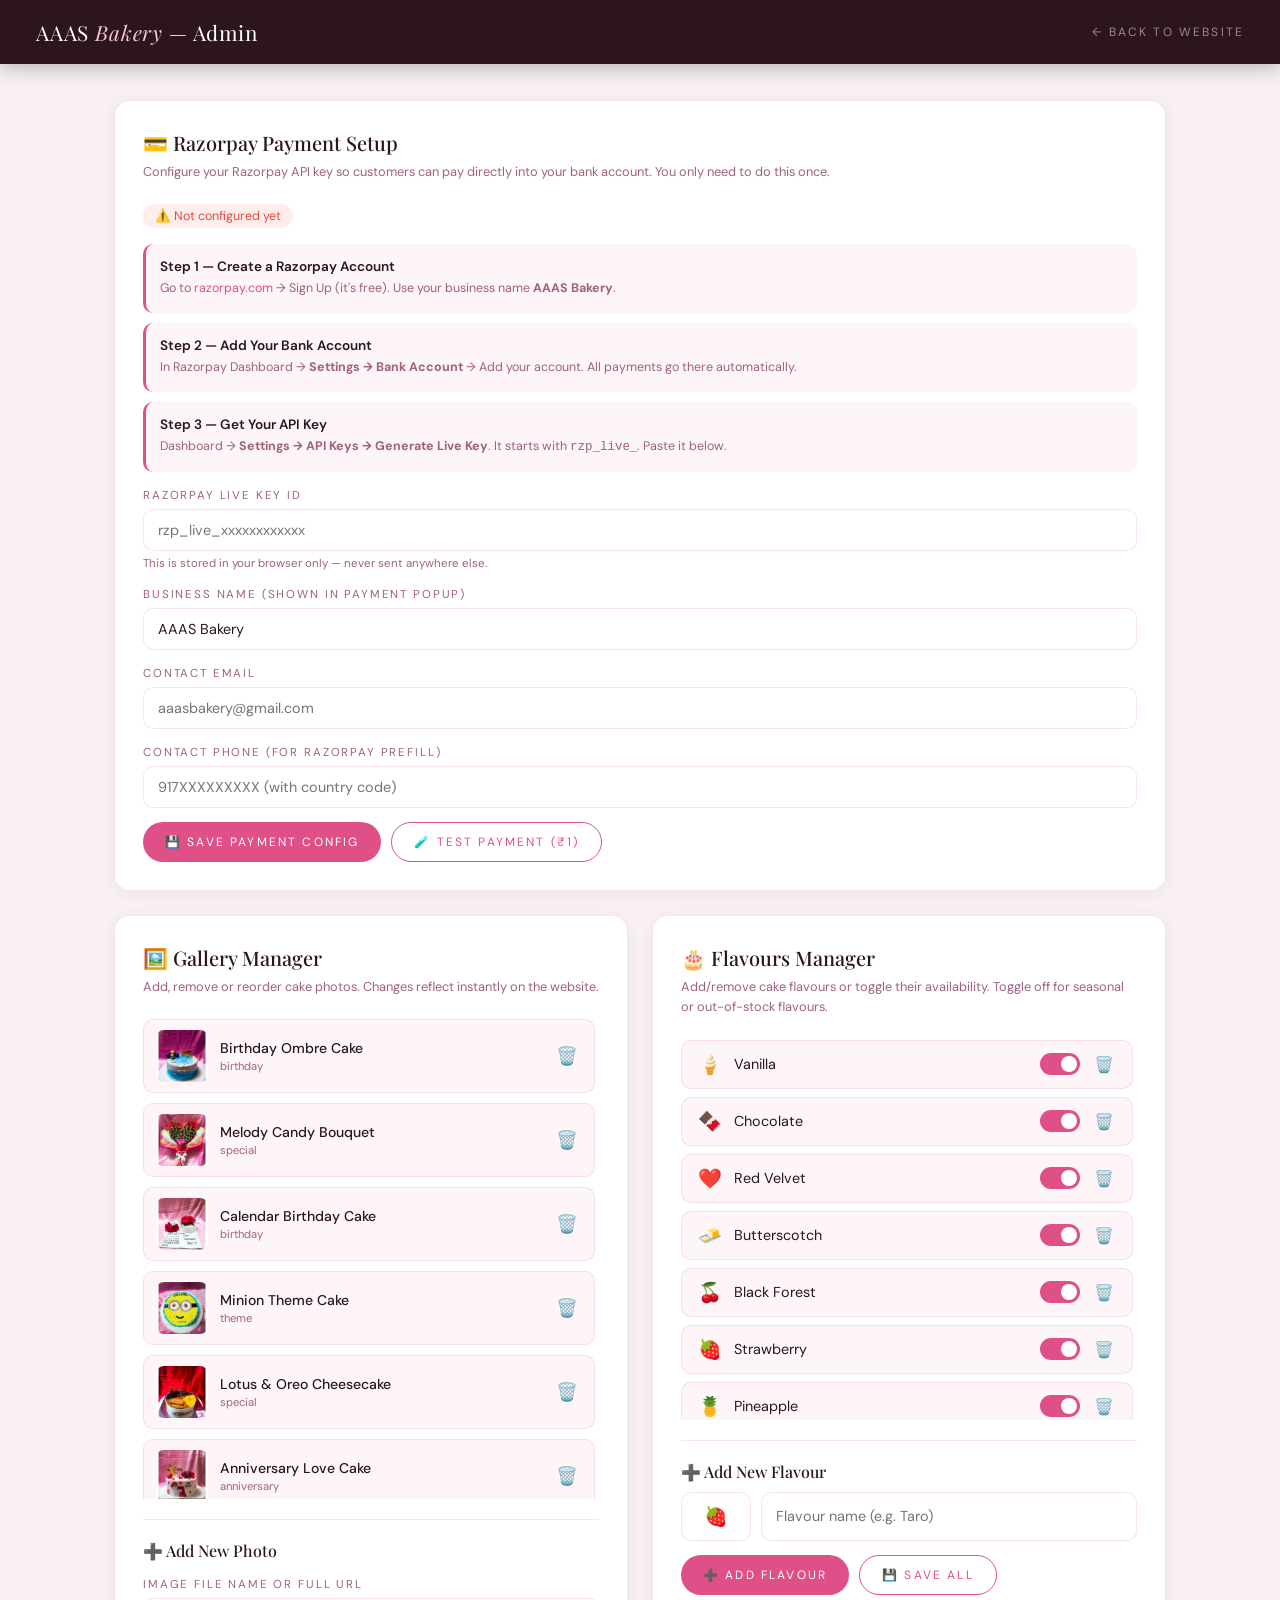
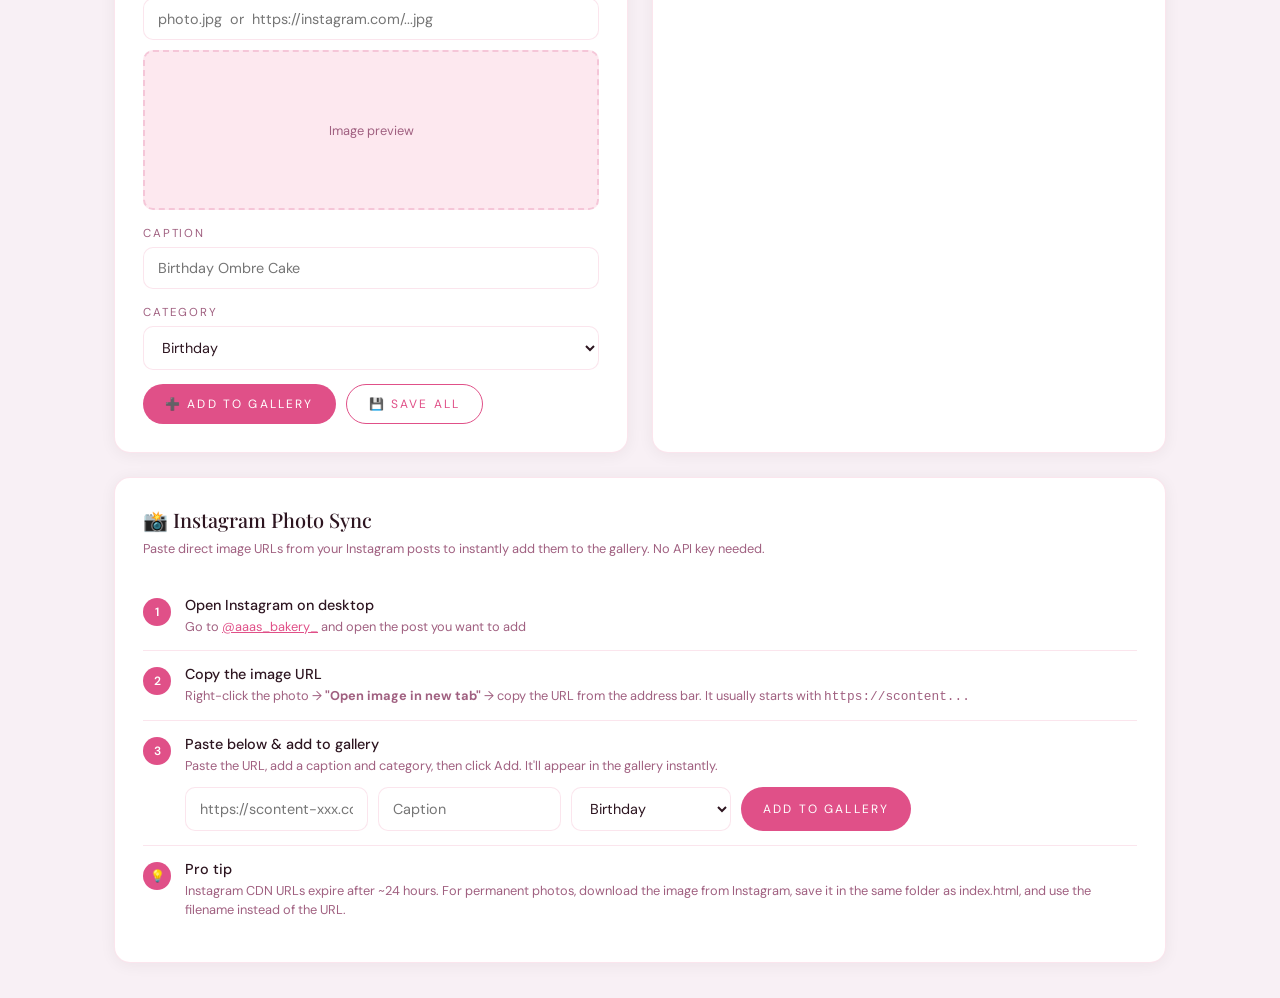
==== admin.html @ 45f1e47d "Add files via upload" ====
<!DOCTYPE html>
<html lang="en">
<head>
<meta charset="UTF-8"/>
<meta name="viewport" content="width=device-width,initial-scale=1"/>
<title>AAAS Bakery — Admin Panel</title>
<link rel="preconnect" href="https://fonts.googleapis.com"/>
<link href="https://fonts.googleapis.com/css2?family=DM+Sans:wght@300;400;500;600&family=Playfair+Display:ital,wght@0,400;0,500;1,400&display=swap" rel="stylesheet"/>
<style>
*,*::before,*::after{box-sizing:border-box;margin:0;padding:0}
:root{
  --hot:#e05088;--deep:#b02060;--dark:#2d1520;--text:#4a2535;
  --muted:#a06080;--cream:#fffaf8;--rose:#fde8ef;--pink:#f5c6d8;
  --green:#2ecc71;--red:#e74c3c;--blue:#3498db;
  --card:#fff;--border:rgba(224,80,136,.15);
}
body{font-family:'DM Sans',sans-serif;background:#f8f0f5;color:var(--dark);min-height:100vh}
.adm-header{background:var(--dark);padding:18px 36px;display:flex;align-items:center;justify-content:space-between;position:sticky;top:0;z-index:100;box-shadow:0 2px 20px rgba(0,0,0,.3)}
.adm-logo{font-family:'Playfair Display',serif;color:#fff;font-size:1.3rem;letter-spacing:.04em}
.adm-logo em{color:var(--pink);font-style:italic}
.adm-back{color:rgba(255,255,255,.5);text-decoration:none;font-size:.75rem;letter-spacing:.18em;text-transform:uppercase;transition:color .2s}
.adm-back:hover{color:var(--pink)}
.adm-body{max-width:1100px;margin:0 auto;padding:36px 24px}
.adm-grid{display:grid;grid-template-columns:1fr 1fr;gap:24px}
@media(max-width:760px){.adm-grid{grid-template-columns:1fr}}
.adm-card{background:var(--card);border-radius:16px;padding:28px;border:1px solid var(--border);box-shadow:0 2px 16px rgba(45,21,32,.06)}
.adm-card.full{grid-column:1/-1}
.adm-card-title{font-family:'Playfair Display',serif;font-size:1.25rem;font-weight:500;color:var(--dark);margin-bottom:6px;display:flex;align-items:center;gap:10px}
.adm-card-sub{font-size:.8rem;color:var(--muted);margin-bottom:22px;line-height:1.6}
.adm-label{font-size:.72rem;letter-spacing:.16em;text-transform:uppercase;color:var(--muted);display:block;margin-bottom:6px;margin-top:16px}
.adm-input{width:100%;padding:11px 14px;border:1.5px solid var(--border);border-radius:10px;font-family:inherit;font-size:.9rem;color:var(--dark);background:#fff;outline:none;transition:border-color .2s}
.adm-input:focus{border-color:var(--hot)}
.adm-select{width:100%;padding:11px 14px;border:1.5px solid var(--border);border-radius:10px;font-family:inherit;font-size:.9rem;background:#fff;color:var(--dark);outline:none}
.adm-btn{display:inline-flex;align-items:center;gap:8px;padding:11px 22px;border:none;border-radius:30px;font-family:inherit;font-size:.75rem;letter-spacing:.18em;text-transform:uppercase;cursor:pointer;transition:background .2s,transform .15s}
.adm-btn:active{transform:scale(.97)}
.adm-btn-hot{background:var(--hot);color:#fff}
.adm-btn-hot:hover{background:var(--deep)}
.adm-btn-green{background:var(--green);color:#fff}
.adm-btn-green:hover{background:#27ae60}
.adm-btn-red{background:var(--red);color:#fff}
.adm-btn-red:hover{background:#c0392b}
.adm-btn-ghost{background:transparent;color:var(--hot);border:1.5px solid var(--hot)}
.adm-btn-ghost:hover{background:var(--rose)}
.adm-row{display:flex;gap:10px;margin-top:14px;flex-wrap:wrap}
/* ── Gallery list ── */
.gi-list{display:flex;flex-direction:column;gap:10px;max-height:480px;overflow-y:auto;padding-right:4px}
.gi-list::-webkit-scrollbar{width:3px}
.gi-list::-webkit-scrollbar-thumb{background:var(--pink);border-radius:3px}
.gi-item{display:flex;align-items:center;gap:12px;padding:10px 12px;border-radius:10px;background:#fdf5f8;border:1px solid var(--border)}
.gi-thumb{width:52px;height:52px;border-radius:8px;object-fit:cover;background:var(--rose);flex-shrink:0;background-size:cover;background-position:center}
.gi-meta{flex:1;min-width:0}
.gi-name{font-size:.88rem;font-weight:500;white-space:nowrap;overflow:hidden;text-overflow:ellipsis}
.gi-cat{font-size:.7rem;color:var(--muted);margin-top:2px}
.gi-actions{display:flex;gap:6px}
.gi-del{background:none;border:none;color:var(--red);font-size:1.1rem;cursor:pointer;padding:4px;border-radius:6px;transition:background .2s}
.gi-del:hover{background:rgba(231,76,60,.1)}
/* ── Flavours ── */
.fl-list{display:flex;flex-direction:column;gap:8px;max-height:380px;overflow-y:auto;padding-right:4px}
.fl-list::-webkit-scrollbar{width:3px}
.fl-list::-webkit-scrollbar-thumb{background:var(--pink);border-radius:3px}
.fl-item{display:flex;align-items:center;gap:10px;padding:10px 14px;border-radius:10px;background:#fdf5f8;border:1px solid var(--border)}
.fl-emoji{font-size:1.2rem;width:28px;text-align:center}
.fl-name{flex:1;font-size:.9rem}
.fl-toggle{position:relative;width:40px;height:22px;flex-shrink:0}
.fl-toggle input{opacity:0;width:0;height:0}
.fl-slider{position:absolute;inset:0;background:#ccc;border-radius:22px;cursor:pointer;transition:.3s}
.fl-slider::before{content:'';position:absolute;width:16px;height:16px;left:3px;top:3px;background:#fff;border-radius:50%;transition:.3s}
.fl-toggle input:checked + .fl-slider{background:var(--hot)}
.fl-toggle input:checked + .fl-slider::before{transform:translateX(18px)}
.fl-del{background:none;border:none;color:var(--red);font-size:1rem;cursor:pointer;padding:4px;border-radius:6px;transition:background .2s}
.fl-del:hover{background:rgba(231,76,60,.1)}
/* ── Instagram panel ── */
.ig-step{display:flex;gap:14px;align-items:flex-start;padding:14px 0;border-bottom:1px solid var(--border)}
.ig-step:last-child{border-bottom:none}
.ig-step-num{width:28px;height:28px;border-radius:50%;background:var(--hot);color:#fff;display:flex;align-items:center;justify-content:center;font-size:.75rem;font-weight:600;flex-shrink:0;margin-top:2px}
.ig-step-t{font-size:.9rem;font-weight:500;color:var(--dark);margin-bottom:3px}
.ig-step-s{font-size:.8rem;color:var(--muted);line-height:1.5}
.ig-url-row{display:flex;gap:10px;margin-top:10px}
.ig-url-row .adm-input{flex:1}
/* ── Razorpay ── */
.rp-status{display:inline-flex;align-items:center;gap:6px;font-size:.78rem;padding:4px 12px;border-radius:20px;margin-bottom:16px}
.rp-status.unconfigured{background:rgba(231,76,60,.1);color:var(--red)}
.rp-status.configured{background:rgba(46,204,113,.1);color:#27ae60}
.rp-step{background:#fdf5f8;border-radius:10px;padding:14px;margin-bottom:10px;border-left:3px solid var(--hot)}
.rp-step-title{font-size:.85rem;font-weight:600;color:var(--dark);margin-bottom:4px}
.rp-step-desc{font-size:.78rem;color:var(--muted);line-height:1.6}
.rp-step-desc a{color:var(--hot);text-decoration:none}
.rp-step-desc a:hover{text-decoration:underline}
/* ── Toast ── */
.toast{position:fixed;bottom:28px;left:50%;transform:translateX(-50%) translateY(80px);background:var(--dark);color:#fff;padding:12px 24px;border-radius:30px;font-size:.8rem;letter-spacing:.08em;z-index:9999;opacity:0;transition:opacity .3s,transform .3s;white-space:nowrap}
.toast.show{opacity:1;transform:translateX(-50%) translateY(0)}
/* ── Add gallery image preview ── */
.add-preview{width:100%;height:160px;border-radius:10px;background:var(--rose);border:2px dashed var(--pink);display:flex;align-items:center;justify-content:center;margin-top:10px;font-size:.8rem;color:var(--muted);background-size:cover;background-position:center;transition:border-color .2s}
.add-preview.has-img{border-style:solid;border-color:var(--hot)}
.adm-divider{height:1px;background:var(--border);margin:20px 0}
.adm-hint{font-size:.72rem;color:var(--muted);margin-top:4px;line-height:1.5}
.key-masked{font-family:monospace;font-size:.85rem;color:var(--muted);background:#f0e8ee;padding:4px 10px;border-radius:6px;display:inline-block;margin-top:4px}
</style>
</head>
<body>

<div id="toast" class="toast"></div>

<header class="adm-header">
  <div class="adm-logo">AAAS <em>Bakery</em> — Admin</div>
  <a href="index.html" class="adm-back">← Back to Website</a>
</header>

<div class="adm-body">
  <div class="adm-grid">

    <!-- ── RAZORPAY CONFIG ── -->
    <div class="adm-card full">
      <div class="adm-card-title">💳 Razorpay Payment Setup</div>
      <div class="adm-card-sub">Configure your Razorpay API key so customers can pay directly into your bank account. You only need to do this once.</div>

      <div id="rpStatus" class="rp-status unconfigured">⚠️ Not configured yet</div>

      <div class="rp-step">
        <div class="rp-step-title">Step 1 — Create a Razorpay Account</div>
        <div class="rp-step-desc">Go to <a href="https://razorpay.com" target="_blank">razorpay.com</a> → Sign Up (it's free). Use your business name <strong>AAAS Bakery</strong>.</div>
      </div>
      <div class="rp-step">
        <div class="rp-step-title">Step 2 — Add Your Bank Account</div>
        <div class="rp-step-desc">In Razorpay Dashboard → <strong>Settings → Bank Account</strong> → Add your account. All payments go there automatically.</div>
      </div>
      <div class="rp-step">
        <div class="rp-step-title">Step 3 — Get Your API Key</div>
        <div class="rp-step-desc">Dashboard → <strong>Settings → API Keys → Generate Live Key</strong>. It starts with <code>rzp_live_</code>. Paste it below.</div>
      </div>

      <label class="adm-label">Razorpay Live Key ID</label>
      <input class="adm-input" id="rzpKey" type="password" placeholder="rzp_live_xxxxxxxxxxxx" autocomplete="off"/>
      <div class="adm-hint">This is stored in your browser only — never sent anywhere else.</div>

      <label class="adm-label" style="margin-top:14px">Business Name (shown in payment popup)</label>
      <input class="adm-input" id="rzpBizName" type="text" placeholder="AAAS Bakery" value="AAAS Bakery"/>

      <label class="adm-label">Contact Email</label>
      <input class="adm-input" id="rzpEmail" type="email" placeholder="aaasbakery@gmail.com"/>

      <label class="adm-label">Contact Phone (for Razorpay prefill)</label>
      <input class="adm-input" id="rzpPhone" type="tel" placeholder="917XXXXXXXXX (with country code)"/>

      <div class="adm-row">
        <button class="adm-btn adm-btn-hot" onclick="saveRazorpay()">💾 Save Payment Config</button>
        <button class="adm-btn adm-btn-ghost" onclick="testRazorpay()">🧪 Test Payment (₹1)</button>
      </div>
    </div>

    <!-- ── GALLERY MANAGER ── -->
    <div class="adm-card">
      <div class="adm-card-title">🖼️ Gallery Manager</div>
      <div class="adm-card-sub">Add, remove or reorder cake photos. Changes reflect instantly on the website.</div>

      <div class="gi-list" id="galleryList"></div>

      <div class="adm-divider"></div>

      <div class="adm-card-title" style="font-size:1rem;margin-bottom:4px">➕ Add New Photo</div>

      <label class="adm-label">Image File Name or Full URL</label>
      <input class="adm-input" id="newGiImg" type="text" placeholder="photo.jpg  or  https://instagram.com/...jpg" oninput="previewNewGi()"/>
      <div class="add-preview" id="newGiPreview">Image preview</div>

      <label class="adm-label">Caption</label>
      <input class="adm-input" id="newGiLabel" type="text" placeholder="Birthday Ombre Cake"/>

      <label class="adm-label">Category</label>
      <select class="adm-select" id="newGiCat">
        <option value="birthday">Birthday</option>
        <option value="anniversary">Anniversary</option>
        <option value="theme">Theme</option>
        <option value="special">Special</option>
      </select>

      <div class="adm-row">
        <button class="adm-btn adm-btn-hot" onclick="addGalleryItem()">➕ Add to Gallery</button>
        <button class="adm-btn adm-btn-ghost" onclick="saveGallery()">💾 Save All</button>
      </div>
    </div>

    <!-- ── FLAVOURS MANAGER ── -->
    <div class="adm-card">
      <div class="adm-card-title">🎂 Flavours Manager</div>
      <div class="adm-card-sub">Add/remove cake flavours or toggle their availability. Toggle off for seasonal or out-of-stock flavours.</div>

      <div class="fl-list" id="flavourList"></div>

      <div class="adm-divider"></div>

      <div class="adm-card-title" style="font-size:1rem;margin-bottom:4px">➕ Add New Flavour</div>
      <div style="display:flex;gap:10px;margin-top:10px">
        <input class="adm-input" id="newFlEmoji" type="text" placeholder="🍓" style="width:70px;text-align:center;font-size:1.2rem"/>
        <input class="adm-input" id="newFlName" type="text" placeholder="Flavour name (e.g. Taro)" style="flex:1"/>
      </div>
      <div class="adm-row">
        <button class="adm-btn adm-btn-hot" onclick="addFlavour()">➕ Add Flavour</button>
        <button class="adm-btn adm-btn-ghost" onclick="saveFlavoursAdmin()">💾 Save All</button>
      </div>
    </div>

    <!-- ── INSTAGRAM SYNC ── -->
    <div class="adm-card full">
      <div class="adm-card-title">📸 Instagram Photo Sync</div>
      <div class="adm-card-sub">Paste direct image URLs from your Instagram posts to instantly add them to the gallery. No API key needed.</div>

      <div class="ig-step">
        <div class="ig-step-num">1</div>
        <div>
          <div class="ig-step-t">Open Instagram on desktop</div>
          <div class="ig-step-s">Go to <a href="https://instagram.com/aaas_bakery_" target="_blank" style="color:var(--hot)">@aaas_bakery_</a> and open the post you want to add</div>
        </div>
      </div>
      <div class="ig-step">
        <div class="ig-step-num">2</div>
        <div>
          <div class="ig-step-t">Copy the image URL</div>
          <div class="ig-step-s">Right-click the photo → <strong>"Open image in new tab"</strong> → copy the URL from the address bar. It usually starts with <code>https://scontent...</code></div>
        </div>
      </div>
      <div class="ig-step">
        <div class="ig-step-num">3</div>
        <div>
          <div class="ig-step-t">Paste below & add to gallery</div>
          <div class="ig-step-s">Paste the URL, add a caption and category, then click Add. It'll appear in the gallery instantly.</div>
          <div class="ig-url-row" style="margin-top:12px">
            <input class="adm-input" id="igUrl" type="url" placeholder="https://scontent-xxx.cdninstagram.com/...jpg"/>
            <input class="adm-input" id="igLabel" type="text" placeholder="Caption" style="max-width:200px"/>
            <select class="adm-select" id="igCat" style="max-width:160px">
              <option value="birthday">Birthday</option>
              <option value="anniversary">Anniversary</option>
              <option value="theme">Theme</option>
              <option value="special">Special</option>
            </select>
            <button class="adm-btn adm-btn-hot" onclick="addFromInstagram()">Add to Gallery</button>
          </div>
        </div>
      </div>
      <div class="ig-step">
        <div class="ig-step-num">💡</div>
        <div>
          <div class="ig-step-t">Pro tip</div>
          <div class="ig-step-s">Instagram CDN URLs expire after ~24 hours. For permanent photos, download the image from Instagram, save it in the same folder as index.html, and use the filename instead of the URL.</div>
        </div>
      </div>
    </div>

  </div>
</div>

<script src="gallery-data.js"></script>
<script src="flavours.js"></script>
<script src="payment.js"></script>
<script>

/* ── Toast ── */
function toast(msg, color = '#2d1520') {
  const t = document.getElementById('toast');
  t.textContent = msg;
  t.style.background = color;
  t.classList.add('show');
  setTimeout(() => t.classList.remove('show'), 2800);
}

/* ══════════════════════════════
   RAZORPAY ADMIN
══════════════════════════════ */
function loadRazorpayConfig() {
  const cfg = JSON.parse(localStorage.getItem('aaas_rzp_cfg') || '{}');
  if (cfg.key) {
    document.getElementById('rzpKey').value = cfg.key;
    document.getElementById('rzpBizName').value = cfg.business_name || 'AAAS Bakery';
    document.getElementById('rzpEmail').value = cfg.contact_email || '';
    document.getElementById('rzpPhone').value = cfg.contact_phone || '';

    const status = document.getElementById('rpStatus');
    status.className = 'rp-status configured';
    status.textContent = '✅ Configured — ' + cfg.key.substring(0, 16) + '...';
  }
}

function saveRazorpay() {
  const key   = document.getElementById('rzpKey').value.trim();
  const biz   = document.getElementById('rzpBizName').value.trim();
  const email = document.getElementById('rzpEmail').value.trim();
  const phone = document.getElementById('rzpPhone').value.trim();

  if (!key || !key.startsWith('rzp_')) {
    toast('⚠️ Key must start with rzp_live_ or rzp_test_', '#e74c3c');
    return;
  }

  const cfg = { key, business_name: biz, contact_email: email, contact_phone: phone, theme_color: '#e05088', logo: 'logo.png', description: 'Cake Order Advance Payment' };
  localStorage.setItem('aaas_rzp_cfg', JSON.stringify(cfg));

  /* Inject into payment.js at runtime */
  Object.assign(RAZORPAY_CONFIG, cfg);

  const status = document.getElementById('rpStatus');
  status.className = 'rp-status configured';
  status.textContent = '✅ Configured — ' + key.substring(0, 16) + '...';

  toast('✅ Payment config saved!', '#27ae60');
}

function testRazorpay() {
  const cfg = JSON.parse(localStorage.getItem('aaas_rzp_cfg') || '{}');
  if (!cfg.key) { toast('⚠️ Save your Razorpay key first', '#e74c3c'); return; }

  Object.assign(RAZORPAY_CONFIG, cfg);
  const rzp = new Razorpay({
    key: cfg.key,
    amount: 100,
    currency: 'INR',
    name: cfg.business_name || 'AAAS Bakery',
    description: 'Test Payment',
    theme: { color: '#e05088' },
    handler: () => toast('✅ Test payment successful!', '#27ae60')
  });
  rzp.open();
}

/* ══════════════════════════════
   GALLERY ADMIN
══════════════════════════════ */
let adminGallery = [];

function loadGalleryAdmin() {
  const saved = localStorage.getItem('aaas_gallery');
  adminGallery = saved ? JSON.parse(saved) : [...GALLERY_ITEMS];
  renderGalleryAdmin();
}

function renderGalleryAdmin() {
  const list = document.getElementById('galleryList');
  if (!list) return;
  list.innerHTML = '';
  adminGallery.forEach((item, idx) => {
    const div = document.createElement('div');
    div.className = 'gi-item';
    div.innerHTML = `
      <div class="gi-thumb" style="background-image:url('${item.img}')"></div>
      <div class="gi-meta">
        <div class="gi-name">${item.label}</div>
        <div class="gi-cat">${item.category}</div>
      </div>
      <div class="gi-actions">
        <button class="gi-del" title="Delete" onclick="deleteGalleryItem(${idx})">🗑️</button>
      </div>
    `;
    list.appendChild(div);
  });
}

function previewNewGi() {
  const url = document.getElementById('newGiImg').value.trim();
  const prev = document.getElementById('newGiPreview');
  if (url) {
    prev.style.backgroundImage = `url('${url}')`;
    prev.textContent = '';
    prev.classList.add('has-img');
  } else {
    prev.style.backgroundImage = '';
    prev.textContent = 'Image preview';
    prev.classList.remove('has-img');
  }
}

function addGalleryItem() {
  const img   = document.getElementById('newGiImg').value.trim();
  const label = document.getElementById('newGiLabel').value.trim();
  const cat   = document.getElementById('newGiCat').value;
  if (!img) { toast('⚠️ Paste an image URL or filename', '#e74c3c'); return; }
  if (!label) { toast('⚠️ Add a caption', '#e74c3c'); return; }
  const idx = adminGallery.length;
  const span = `g${(idx % 8) + 1}`;
  adminGallery.push({ img, label, category: cat, span });
  saveGallery();
  document.getElementById('newGiImg').value = '';
  document.getElementById('newGiLabel').value = '';
  document.getElementById('newGiPreview').style.backgroundImage = '';
  document.getElementById('newGiPreview').textContent = 'Image preview';
  document.getElementById('newGiPreview').classList.remove('has-img');
  toast('✅ Photo added to gallery!', '#27ae60');
}

function deleteGalleryItem(idx) {
  if (!confirm('Delete this photo from the gallery?')) return;
  adminGallery.splice(idx, 1);
  saveGallery();
  toast('🗑️ Photo removed', '#e05088');
}

function saveGallery() {
  localStorage.setItem('aaas_gallery', JSON.stringify(adminGallery));
  renderGalleryAdmin();
}

function addFromInstagram() {
  const url   = document.getElementById('igUrl').value.trim();
  const label = document.getElementById('igLabel').value.trim();
  const cat   = document.getElementById('igCat').value;
  if (!url) { toast('⚠️ Paste the Instagram image URL', '#e74c3c'); return; }
  if (!label) { toast('⚠️ Add a caption', '#e74c3c'); return; }
  const idx = adminGallery.length;
  adminGallery.push({ img: url, label, category: cat, span: `g${(idx % 8) + 1}` });
  saveGallery();
  document.getElementById('igUrl').value = '';
  document.getElementById('igLabel').value = '';
  toast('📸 Instagram photo added!', '#27ae60');
}

/* ══════════════════════════════
   FLAVOURS ADMIN
══════════════════════════════ */
let adminFlavours = [];

function loadFlavoursAdmin() {
  const saved = localStorage.getItem('aaas_flavours');
  adminFlavours = saved ? JSON.parse(saved) : [...FLAVOURS];
  renderFlavoursAdmin();
}

function renderFlavoursAdmin() {
  const list = document.getElementById('flavourList');
  if (!list) return;
  list.innerHTML = '';
  adminFlavours.forEach((f, idx) => {
    const div = document.createElement('div');
    div.className = 'fl-item';
    div.innerHTML = `
      <div class="fl-emoji">${f.emoji || '🎂'}</div>
      <div class="fl-name">${f.name}</div>
      <label class="fl-toggle">
        <input type="checkbox" ${f.available ? 'checked' : ''} onchange="toggleFlavour(${idx}, this.checked)"/>
        <span class="fl-slider"></span>
      </label>
      <button class="fl-del" title="Delete" onclick="deleteFlavour(${idx})">🗑️</button>
    `;
    list.appendChild(div);
  });
}

function toggleFlavour(idx, val) {
  adminFlavours[idx].available = val;
  saveFlavoursAdmin();
}

function deleteFlavour(idx) {
  if (!confirm('Remove this flavour?')) return;
  adminFlavours.splice(idx, 1);
  saveFlavoursAdmin();
  toast('🗑️ Flavour removed', '#e05088');
}

function addFlavour() {
  const emoji = document.getElementById('newFlEmoji').value.trim();
  const name  = document.getElementById('newFlName').value.trim();
  if (!name) { toast('⚠️ Enter a flavour name', '#e74c3c'); return; }
  adminFlavours.push({ name, emoji: emoji || '🎂', available: true });
  saveFlavoursAdmin();
  document.getElementById('newFlEmoji').value = '';
  document.getElementById('newFlName').value = '';
  toast('✅ Flavour added!', '#27ae60');
}

function saveFlavoursAdmin() {
  localStorage.setItem('aaas_flavours', JSON.stringify(adminFlavours));
  renderFlavoursAdmin();
  toast('✅ Flavours saved!', '#27ae60');
}

/* ══════════════════════════════
   INIT
══════════════════════════════ */
document.addEventListener('DOMContentLoaded', () => {
  loadRazorpayConfig();
  loadGalleryAdmin();
  loadFlavoursAdmin();
});

/* Pull saved gallery into main site GALLERY_ITEMS at runtime */
(function patchGalleryItems() {
  const saved = localStorage.getItem('aaas_gallery');
  if (saved) {
    try {
      const parsed = JSON.parse(saved);
      GALLERY_ITEMS.length = 0;
      parsed.forEach(i => GALLERY_ITEMS.push(i));
    } catch(e) {}
  }
})();

/* Pull saved Razorpay config */
(function patchRzpConfig() {
  const cfg = localStorage.getItem('aaas_rzp_cfg');
  if (cfg) {
    try { Object.assign(RAZORPAY_CONFIG, JSON.parse(cfg)); } catch(e) {}
  }
})();

</script>
<script src="https://checkout.razorpay.com/v1/checkout.js"></script>
</body>
</html>
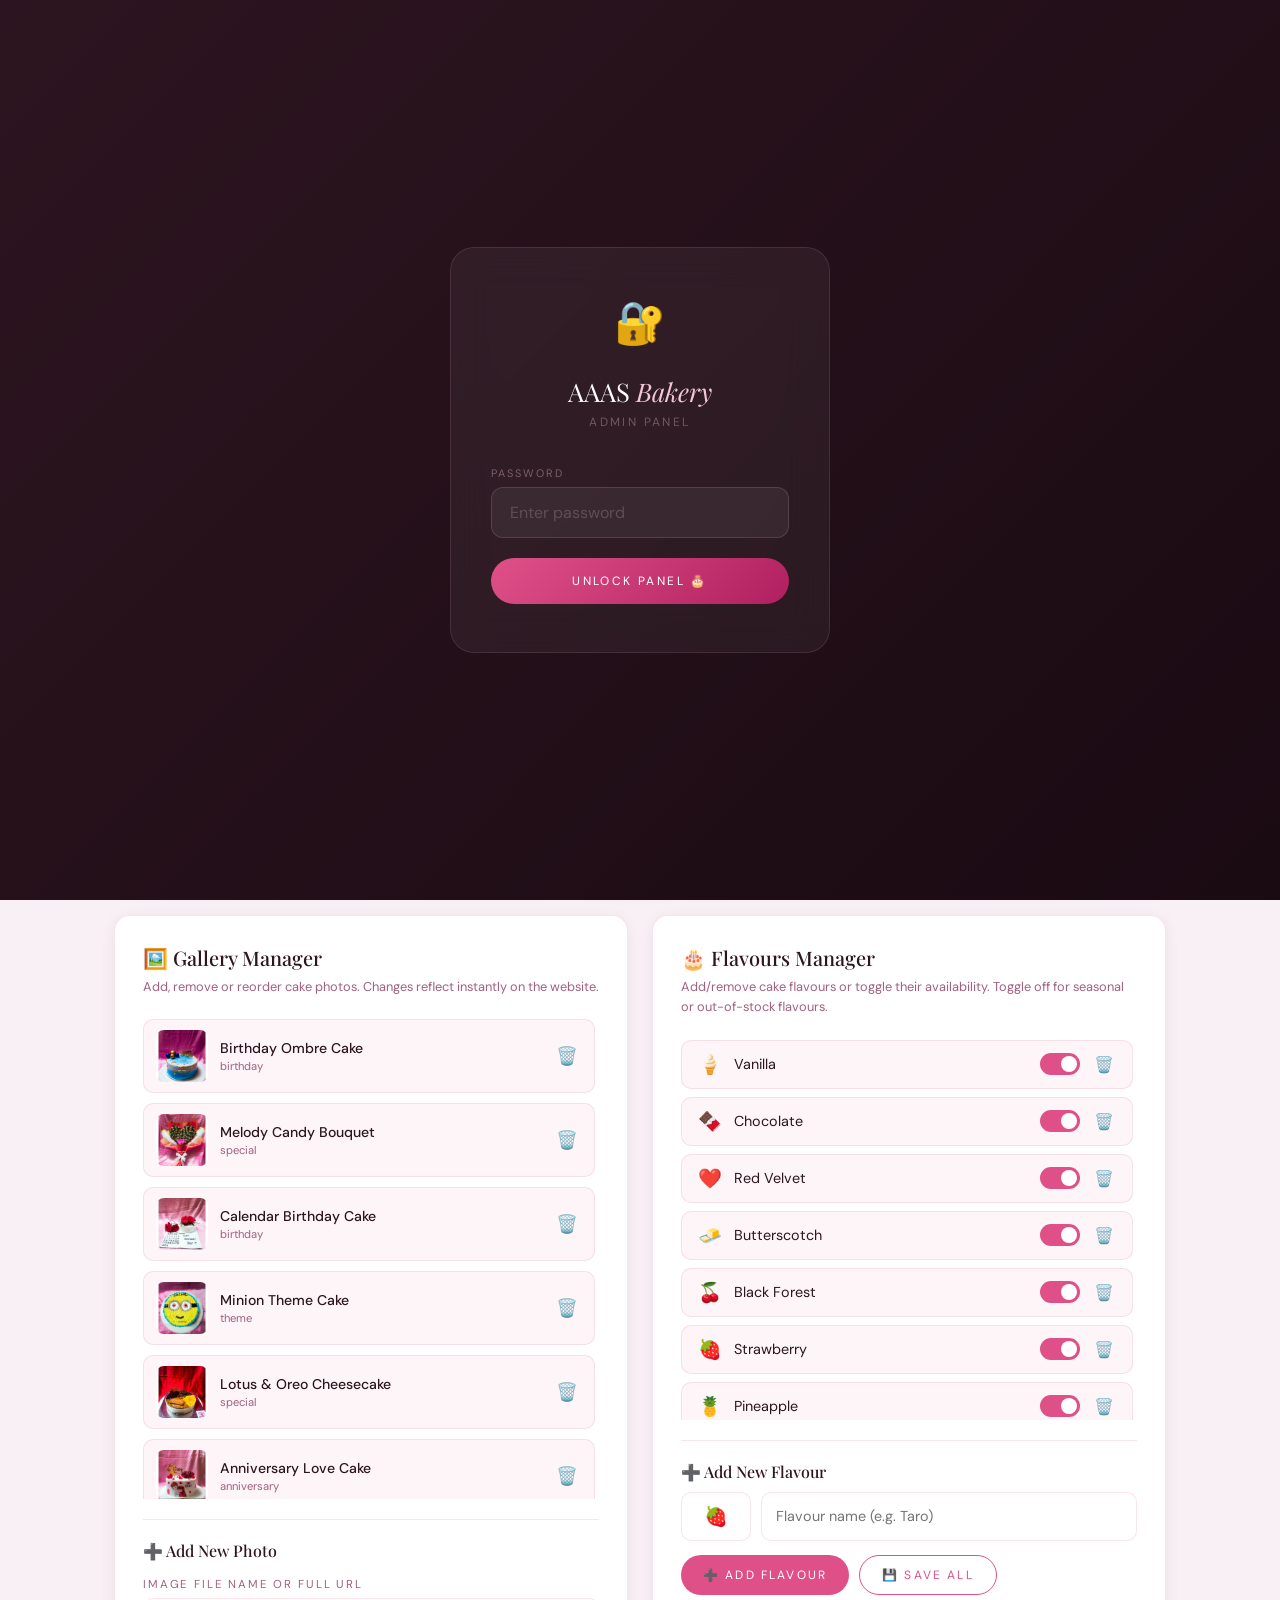
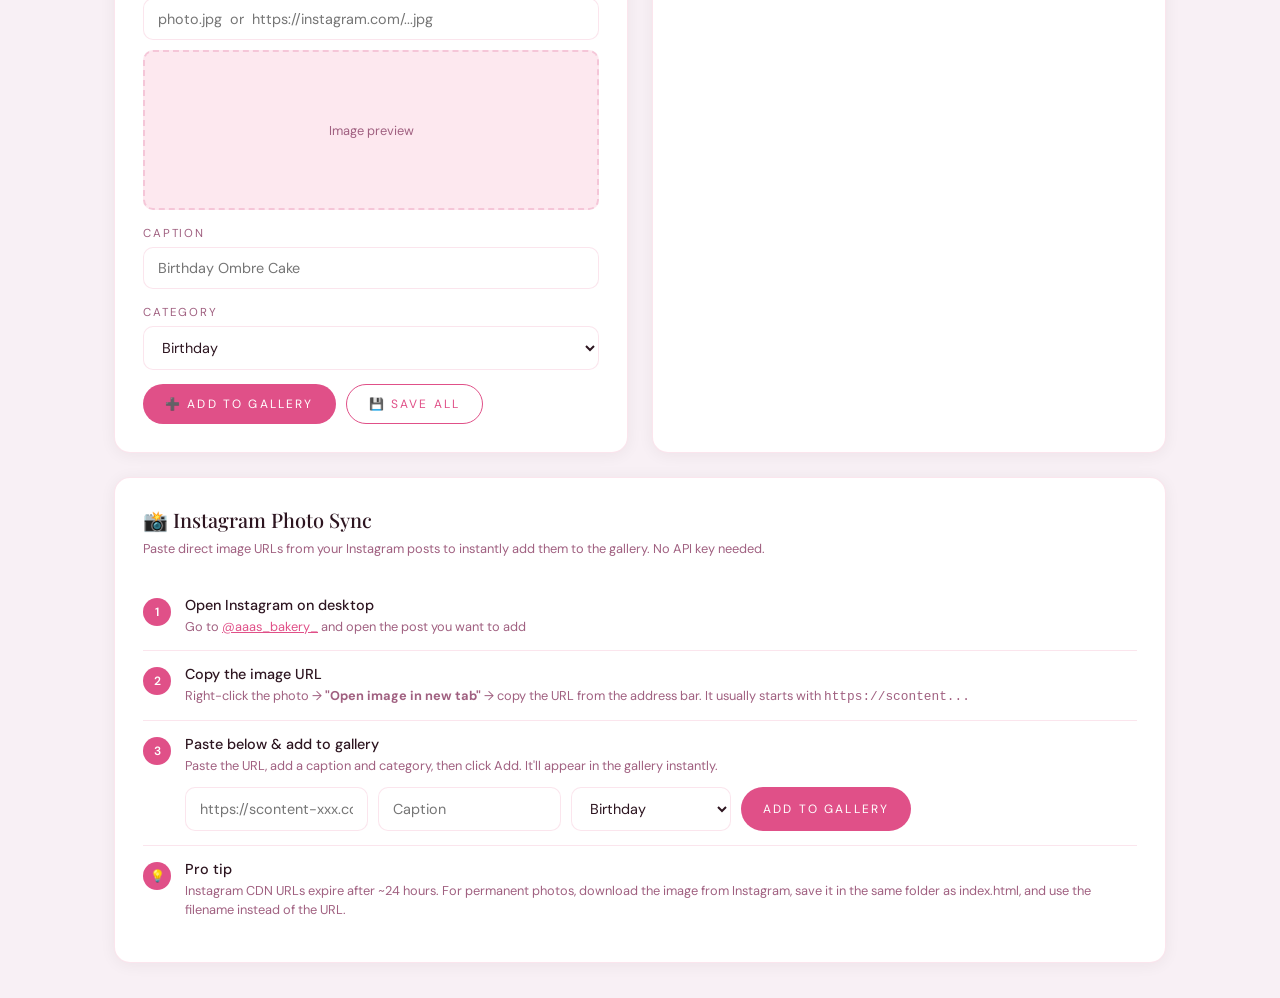
==== commit 617a7857: "Update admin.html" ====
--- a/admin.html
+++ b/admin.html
@@ -15,6 +15,25 @@
   --card:#fff;--border:rgba(224,80,136,.15);
 }
 body{font-family:'DM Sans',sans-serif;background:#f8f0f5;color:var(--dark);min-height:100vh}
+/* ── Login Screen ── */
+#loginScreen{position:fixed;inset:0;background:linear-gradient(135deg,var(--dark) 0%,#1a0a12 100%);z-index:9999;display:flex;align-items:center;justify-content:center;flex-direction:column}
+#loginScreen.hide{animation:loginFade .5s forwards}
+@keyframes loginFade{to{opacity:0;pointer-events:none;visibility:hidden}}
+.login-card{background:rgba(255,255,255,.05);border:1px solid rgba(245,198,216,.12);border-radius:24px;padding:48px 40px;width:100%;max-width:380px;text-align:center;backdrop-filter:blur(20px)}
+.login-logo{font-family:'Playfair Display',serif;font-size:1.6rem;color:#fff;margin-bottom:6px}.login-logo em{color:var(--pink);font-style:italic}
+.login-sub{font-size:.75rem;letter-spacing:.2em;text-transform:uppercase;color:rgba(245,198,216,.35);margin-bottom:36px}
+.login-lock{font-size:2.6rem;margin-bottom:24px;display:block}
+.login-label{font-size:.68rem;letter-spacing:.18em;text-transform:uppercase;color:rgba(245,198,216,.4);display:block;text-align:left;margin-bottom:7px}
+.login-input{width:100%;background:rgba(255,255,255,.06);border:1.5px solid rgba(245,198,216,.15);border-radius:12px;padding:14px 18px;color:#fff;font-family:'DM Sans',sans-serif;font-size:1rem;outline:none;transition:border-color .2s;letter-spacing:.1em;margin-bottom:16px}
+.login-input:focus{border-color:var(--hot)}
+.login-input::placeholder{color:rgba(255,255,255,.18);letter-spacing:normal}
+.login-btn{width:100%;padding:15px;background:linear-gradient(135deg,var(--hot),var(--deep));color:#fff;border:none;border-radius:40px;font-family:'DM Sans',sans-serif;font-size:.75rem;letter-spacing:.2em;text-transform:uppercase;cursor:pointer;transition:opacity .2s,transform .2s;margin-top:4px}
+.login-btn:hover{opacity:.88;transform:translateY(-1px)}
+.login-btn:active{transform:scale(.97)}
+.login-err{background:rgba(231,76,60,.15);color:#ff8a8a;border:1px solid rgba(231,76,60,.2);border-radius:10px;padding:10px 14px;font-size:.8rem;margin-top:12px;display:none}
+.login-err.show{display:block}
+.login-shake{animation:shake .4s}
+@keyframes shake{0%,100%{transform:translateX(0)}20%{transform:translateX(-8px)}40%{transform:translateX(8px)}60%{transform:translateX(-6px)}80%{transform:translateX(4px)}}
 .adm-header{background:var(--dark);padding:18px 36px;display:flex;align-items:center;justify-content:space-between;position:sticky;top:0;z-index:100;box-shadow:0 2px 20px rgba(0,0,0,.3)}
 .adm-logo{font-family:'Playfair Display',serif;color:#fff;font-size:1.3rem;letter-spacing:.04em}
 .adm-logo em{color:var(--pink);font-style:italic}
@@ -101,6 +120,19 @@
 
 <div id="toast" class="toast"></div>
 
+<!-- ── Login Screen ── -->
+<div id="loginScreen">
+  <div class="login-card">
+    <span class="login-lock">🔐</span>
+    <div class="login-logo">AAAS <em>Bakery</em></div>
+    <div class="login-sub">Admin Panel</div>
+    <label class="login-label" for="loginPass">Password</label>
+    <input class="login-input" type="password" id="loginPass" placeholder="Enter password" autocomplete="current-password" onkeydown="if(event.key==='Enter')checkLogin()"/>
+    <button class="login-btn" onclick="checkLogin()">Unlock Panel 🎂</button>
+    <div class="login-err" id="loginErr">Wrong password. Try again.</div>
+  </div>
+</div>
+
 <header class="adm-header">
   <div class="adm-logo">AAAS <em>Bakery</em> — Admin</div>
   <a href="index.html" class="adm-back">← Back to Website</a>
@@ -253,6 +285,40 @@
 <script src="flavours.js"></script>
 <script src="payment.js"></script>
 <script>
+
+/* ══════════════════════════════
+   LOGIN
+   To change the password: update ADMIN_PASSWORD below.
+   Default: aaas2024
+══════════════════════════════ */
+const ADMIN_PASSWORD = 'anjali2024';
+
+function checkLogin() {
+  const input = document.getElementById('loginPass');
+  const err   = document.getElementById('loginErr');
+  const card  = input.closest('.login-card');
+
+  if (input.value === ADMIN_PASSWORD) {
+    sessionStorage.setItem('aaas_admin_auth', '1');
+    document.getElementById('loginScreen').classList.add('hide');
+    setTimeout(() => document.getElementById('loginScreen').style.display = 'none', 500);
+    err.classList.remove('show');
+  } else {
+    err.classList.add('show');
+    card.classList.remove('login-shake');
+    void card.offsetWidth;
+    card.classList.add('login-shake');
+    input.value = '';
+    input.focus();
+  }
+}
+
+(function() {
+  if (sessionStorage.getItem('aaas_admin_auth') === '1') {
+    const screen = document.getElementById('loginScreen');
+    if (screen) screen.style.display = 'none';
+  }
+})();
 
 /* ── Toast ── */
 function toast(msg, color = '#2d1520') {
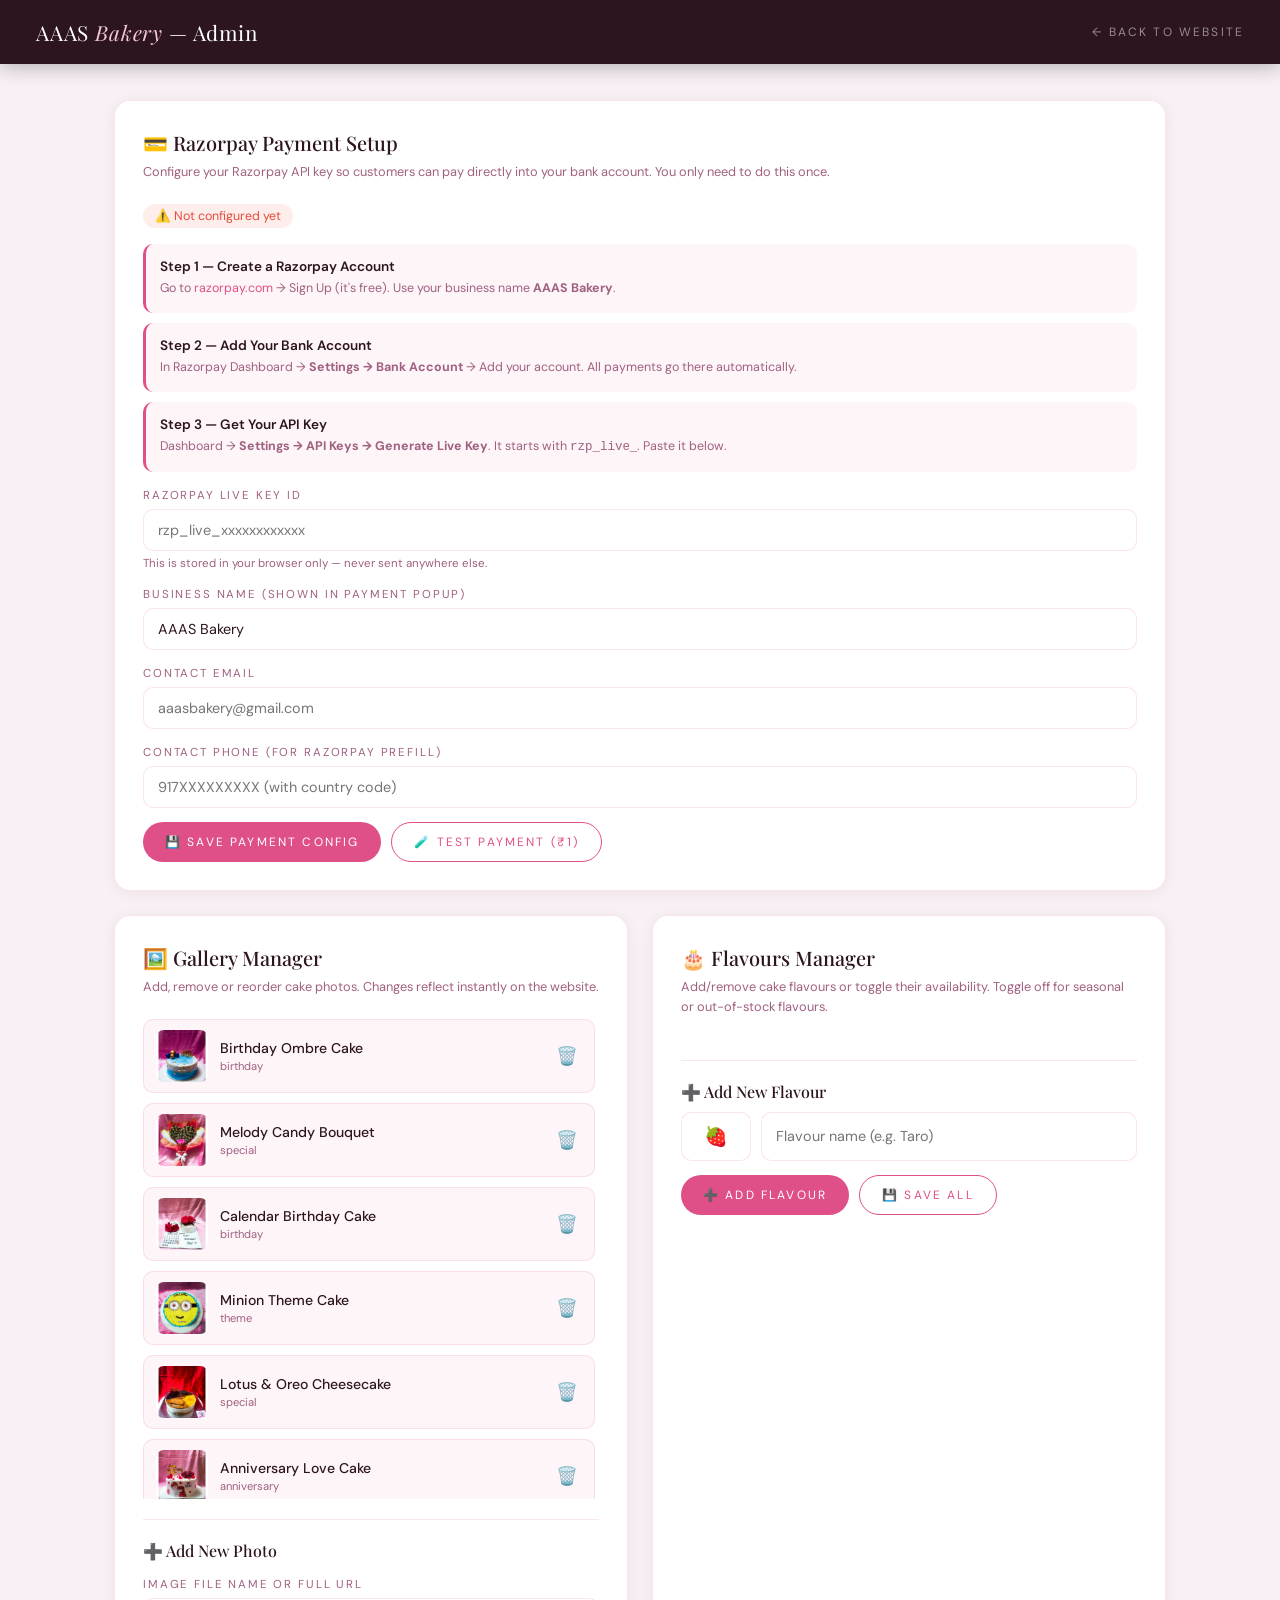
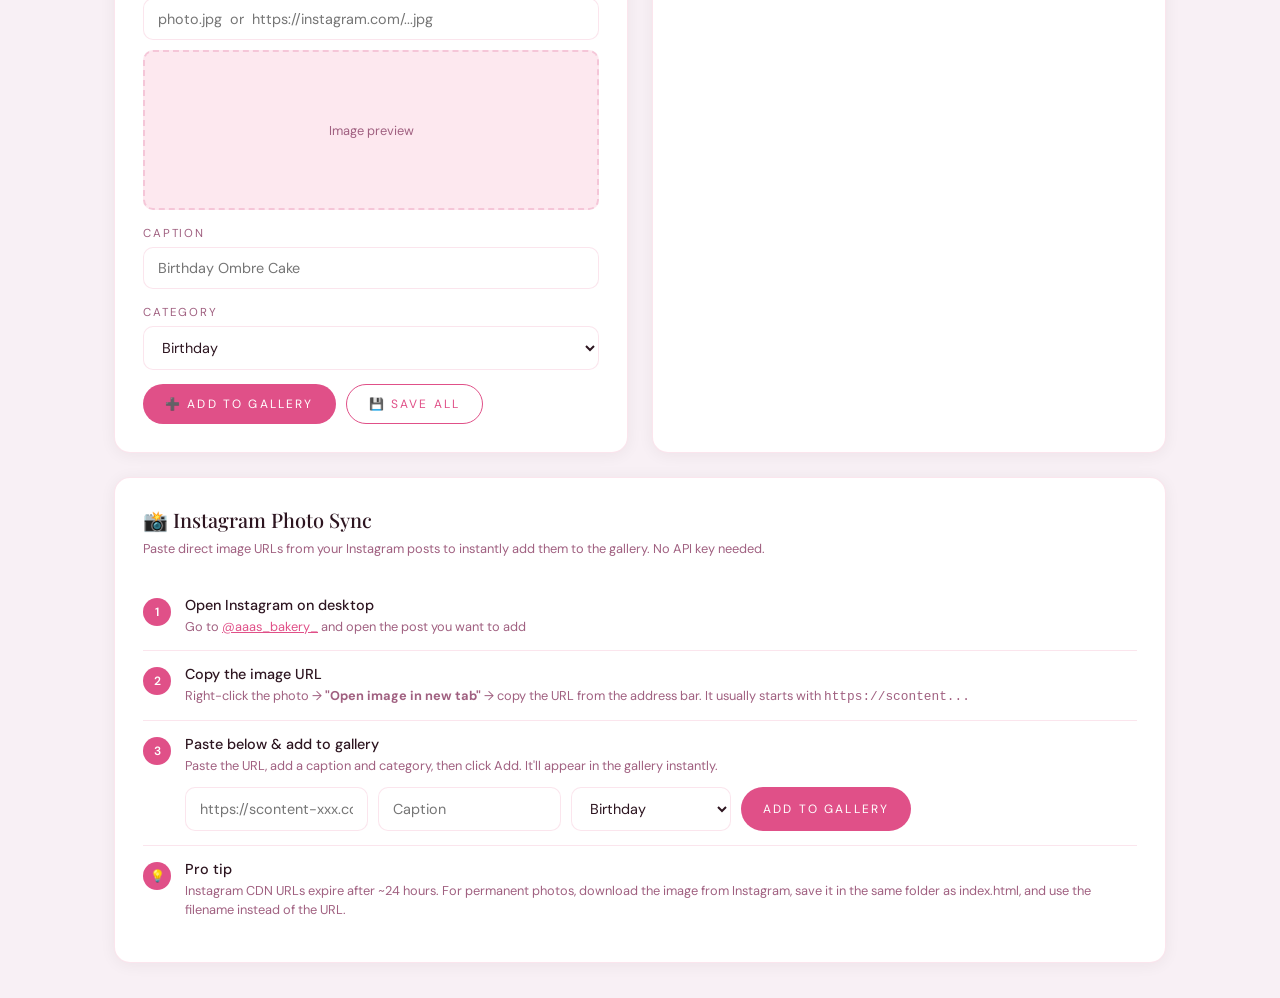
==== commit 342ff2e9: "Add files via upload" ====
--- a/admin.html
+++ b/admin.html
@@ -15,25 +15,6 @@
   --card:#fff;--border:rgba(224,80,136,.15);
 }
 body{font-family:'DM Sans',sans-serif;background:#f8f0f5;color:var(--dark);min-height:100vh}
-/* ── Login Screen ── */
-#loginScreen{position:fixed;inset:0;background:linear-gradient(135deg,var(--dark) 0%,#1a0a12 100%);z-index:9999;display:flex;align-items:center;justify-content:center;flex-direction:column}
-#loginScreen.hide{animation:loginFade .5s forwards}
-@keyframes loginFade{to{opacity:0;pointer-events:none;visibility:hidden}}
-.login-card{background:rgba(255,255,255,.05);border:1px solid rgba(245,198,216,.12);border-radius:24px;padding:48px 40px;width:100%;max-width:380px;text-align:center;backdrop-filter:blur(20px)}
-.login-logo{font-family:'Playfair Display',serif;font-size:1.6rem;color:#fff;margin-bottom:6px}.login-logo em{color:var(--pink);font-style:italic}
-.login-sub{font-size:.75rem;letter-spacing:.2em;text-transform:uppercase;color:rgba(245,198,216,.35);margin-bottom:36px}
-.login-lock{font-size:2.6rem;margin-bottom:24px;display:block}
-.login-label{font-size:.68rem;letter-spacing:.18em;text-transform:uppercase;color:rgba(245,198,216,.4);display:block;text-align:left;margin-bottom:7px}
-.login-input{width:100%;background:rgba(255,255,255,.06);border:1.5px solid rgba(245,198,216,.15);border-radius:12px;padding:14px 18px;color:#fff;font-family:'DM Sans',sans-serif;font-size:1rem;outline:none;transition:border-color .2s;letter-spacing:.1em;margin-bottom:16px}
-.login-input:focus{border-color:var(--hot)}
-.login-input::placeholder{color:rgba(255,255,255,.18);letter-spacing:normal}
-.login-btn{width:100%;padding:15px;background:linear-gradient(135deg,var(--hot),var(--deep));color:#fff;border:none;border-radius:40px;font-family:'DM Sans',sans-serif;font-size:.75rem;letter-spacing:.2em;text-transform:uppercase;cursor:pointer;transition:opacity .2s,transform .2s;margin-top:4px}
-.login-btn:hover{opacity:.88;transform:translateY(-1px)}
-.login-btn:active{transform:scale(.97)}
-.login-err{background:rgba(231,76,60,.15);color:#ff8a8a;border:1px solid rgba(231,76,60,.2);border-radius:10px;padding:10px 14px;font-size:.8rem;margin-top:12px;display:none}
-.login-err.show{display:block}
-.login-shake{animation:shake .4s}
-@keyframes shake{0%,100%{transform:translateX(0)}20%{transform:translateX(-8px)}40%{transform:translateX(8px)}60%{transform:translateX(-6px)}80%{transform:translateX(4px)}}
 .adm-header{background:var(--dark);padding:18px 36px;display:flex;align-items:center;justify-content:space-between;position:sticky;top:0;z-index:100;box-shadow:0 2px 20px rgba(0,0,0,.3)}
 .adm-logo{font-family:'Playfair Display',serif;color:#fff;font-size:1.3rem;letter-spacing:.04em}
 .adm-logo em{color:var(--pink);font-style:italic}
@@ -120,19 +101,6 @@
 
 <div id="toast" class="toast"></div>
 
-<!-- ── Login Screen ── -->
-<div id="loginScreen">
-  <div class="login-card">
-    <span class="login-lock">🔐</span>
-    <div class="login-logo">AAAS <em>Bakery</em></div>
-    <div class="login-sub">Admin Panel</div>
-    <label class="login-label" for="loginPass">Password</label>
-    <input class="login-input" type="password" id="loginPass" placeholder="Enter password" autocomplete="current-password" onkeydown="if(event.key==='Enter')checkLogin()"/>
-    <button class="login-btn" onclick="checkLogin()">Unlock Panel 🎂</button>
-    <div class="login-err" id="loginErr">Wrong password. Try again.</div>
-  </div>
-</div>
-
 <header class="adm-header">
   <div class="adm-logo">AAAS <em>Bakery</em> — Admin</div>
   <a href="index.html" class="adm-back">← Back to Website</a>
@@ -285,40 +253,6 @@
 <script src="flavours.js"></script>
 <script src="payment.js"></script>
 <script>
-
-/* ══════════════════════════════
-   LOGIN
-   To change the password: update ADMIN_PASSWORD below.
-   Default: aaas2024
-══════════════════════════════ */
-const ADMIN_PASSWORD = 'anjali2024';
-
-function checkLogin() {
-  const input = document.getElementById('loginPass');
-  const err   = document.getElementById('loginErr');
-  const card  = input.closest('.login-card');
-
-  if (input.value === ADMIN_PASSWORD) {
-    sessionStorage.setItem('aaas_admin_auth', '1');
-    document.getElementById('loginScreen').classList.add('hide');
-    setTimeout(() => document.getElementById('loginScreen').style.display = 'none', 500);
-    err.classList.remove('show');
-  } else {
-    err.classList.add('show');
-    card.classList.remove('login-shake');
-    void card.offsetWidth;
-    card.classList.add('login-shake');
-    input.value = '';
-    input.focus();
-  }
-}
-
-(function() {
-  if (sessionStorage.getItem('aaas_admin_auth') === '1') {
-    const screen = document.getElementById('loginScreen');
-    if (screen) screen.style.display = 'none';
-  }
-})();
 
 /* ── Toast ── */
 function toast(msg, color = '#2d1520') {
